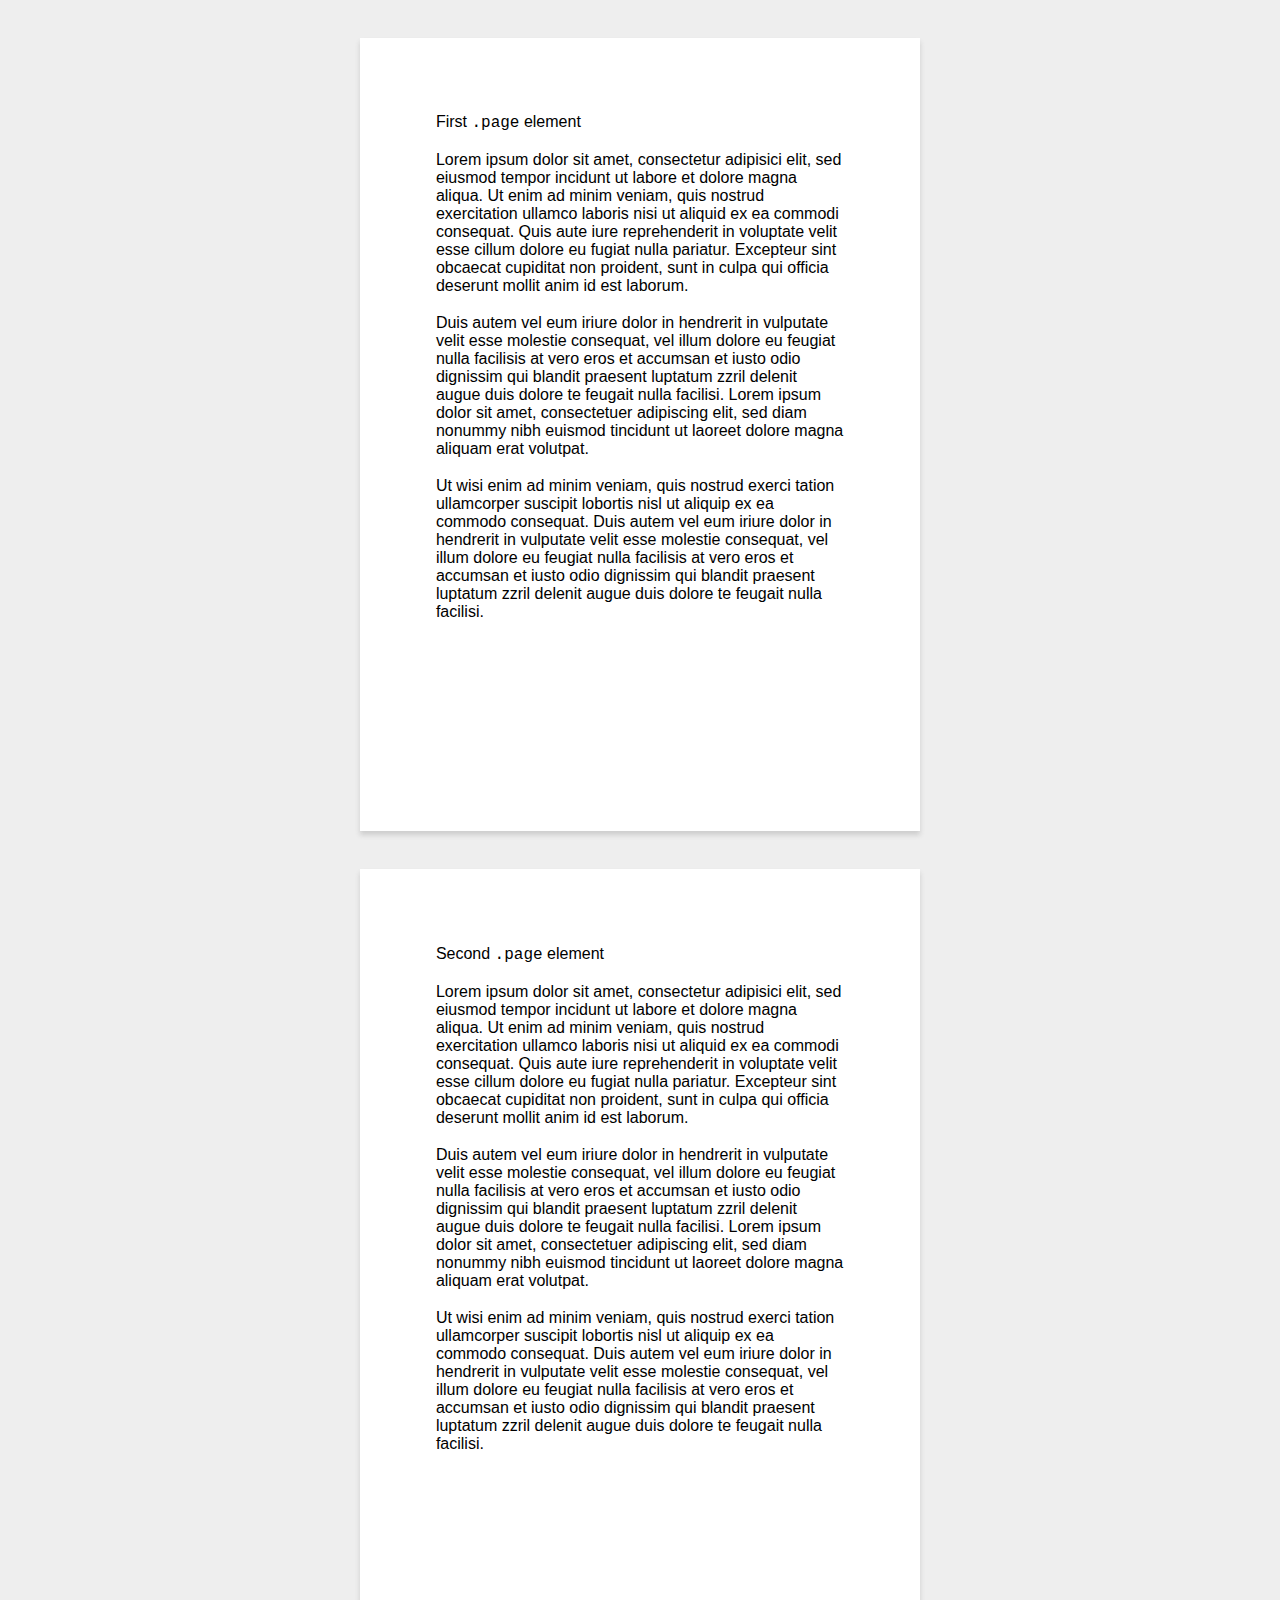
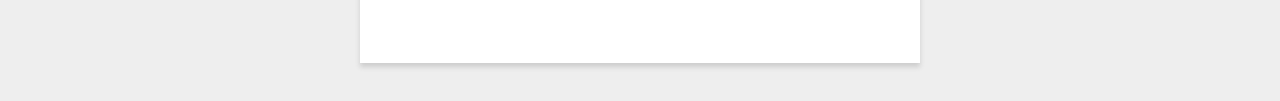
==== index.html @ 4e5779d1 "Initial commit - working A5 lorem ipsum template" ====
<!DOCTYPE html>
<!--
 * HTML-Sheets-of-Paper (https://github.com/delight-im/HTML-Sheets-of-Paper)
 * Copyright (c) delight.im (https://www.delight.im/)
 * Licensed under the MIT License (https://opensource.org/licenses/MIT)
-->
<html>
	<head>
		<meta charset="utf-8">
		<meta http-equiv="X-UA-Compatible" content="IE=edge">
		<meta name="description" content="Emulating real sheets of paper in web documents (using HTML and CSS)">
		<title>Sheets of Paper</title>
		<link rel="stylesheet" type="text/css" href="css/sheets-of-paper-a5.css">
	</head>
	<body class="document">
		<div class="page" contenteditable="true">
			<p>First <code>.page</code> element</p>
			<p>Lorem ipsum dolor sit amet, consectetur adipisici elit, sed eiusmod tempor incidunt ut labore et dolore magna aliqua. Ut enim ad minim veniam, quis nostrud exercitation ullamco laboris nisi ut aliquid ex ea commodi consequat. Quis aute iure reprehenderit in voluptate velit esse cillum dolore eu fugiat nulla pariatur. Excepteur sint obcaecat cupiditat non proident, sunt in culpa qui officia deserunt mollit anim id est laborum.</p>
			<p>Duis autem vel eum iriure dolor in hendrerit in vulputate velit esse molestie consequat, vel illum dolore eu feugiat nulla facilisis at vero eros et accumsan et iusto odio dignissim qui blandit praesent luptatum zzril delenit augue duis dolore te feugait nulla facilisi. Lorem ipsum dolor sit amet, consectetuer adipiscing elit, sed diam nonummy nibh euismod tincidunt ut laoreet dolore magna aliquam erat volutpat.</p>
			<p>Ut wisi enim ad minim veniam, quis nostrud exerci tation ullamcorper suscipit lobortis nisl ut aliquip ex ea commodo consequat. Duis autem vel eum iriure dolor in hendrerit in vulputate velit esse molestie consequat, vel illum dolore eu feugiat nulla facilisis at vero eros et accumsan et iusto odio dignissim qui blandit praesent luptatum zzril delenit augue duis dolore te feugait nulla facilisi.</p>
		</div>
		<div class="page" contenteditable="true">
			<p>Second <code>.page</code> element</p>
			<p>Lorem ipsum dolor sit amet, consectetur adipisici elit, sed eiusmod tempor incidunt ut labore et dolore magna aliqua. Ut enim ad minim veniam, quis nostrud exercitation ullamco laboris nisi ut aliquid ex ea commodi consequat. Quis aute iure reprehenderit in voluptate velit esse cillum dolore eu fugiat nulla pariatur. Excepteur sint obcaecat cupiditat non proident, sunt in culpa qui officia deserunt mollit anim id est laborum.</p>
			<p>Duis autem vel eum iriure dolor in hendrerit in vulputate velit esse molestie consequat, vel illum dolore eu feugiat nulla facilisis at vero eros et accumsan et iusto odio dignissim qui blandit praesent luptatum zzril delenit augue duis dolore te feugait nulla facilisi. Lorem ipsum dolor sit amet, consectetuer adipiscing elit, sed diam nonummy nibh euismod tincidunt ut laoreet dolore magna aliquam erat volutpat.</p>
			<p>Ut wisi enim ad minim veniam, quis nostrud exerci tation ullamcorper suscipit lobortis nisl ut aliquip ex ea commodo consequat. Duis autem vel eum iriure dolor in hendrerit in vulputate velit esse molestie consequat, vel illum dolore eu feugiat nulla facilisis at vero eros et accumsan et iusto odio dignissim qui blandit praesent luptatum zzril delenit augue duis dolore te feugait nulla facilisi.</p>
		</div>
		<script type="text/javascript">
		// window.print();
		</script>
	</body>
</html>
---- css/sheets-of-paper-a5.css ----
/*!
 * HTML-Sheets-of-Paper (https://github.com/delight-im/HTML-Sheets-of-Paper)
 * Copyright (c) delight.im (https://www.delight.im/)
 * Licensed under the MIT License (https://opensource.org/licenses/MIT)
 */

@import "sheets-of-paper.css";

.page {
	/* Styles for better appearance on screens only -- are reset to defaults in print styles later */

	/* Reflect the paper width in the screen rendering (must match size from @page rule) */
	width: 14.8cm;
	/* Reflect the paper height in the screen rendering (must match size from @page rule) */
	max-height: 21.0cm;
	min-height: 21.0cm;

	/* Reflect the actual page margin/padding on paper in the screen rendering (must match margin from @page rule) */
	padding-left: 2cm;
	padding-top: 2cm;
	padding-right: 2cm;
	padding-bottom: 2cm;
}
/* Use CSS Paged Media to switch from continuous documents to sheet-like documents with separate pages */
@page {
	/* You can only change the size, margins, orphans, widows and page breaks here */

	/* Paper size and page orientation */
	size: A5 portrait;

	/* Margin per single side of the page */
	margin-left: 2cm;
	margin-top: 2cm;
	margin-right: 2cm;
	margin-bottom: 2cm;
}
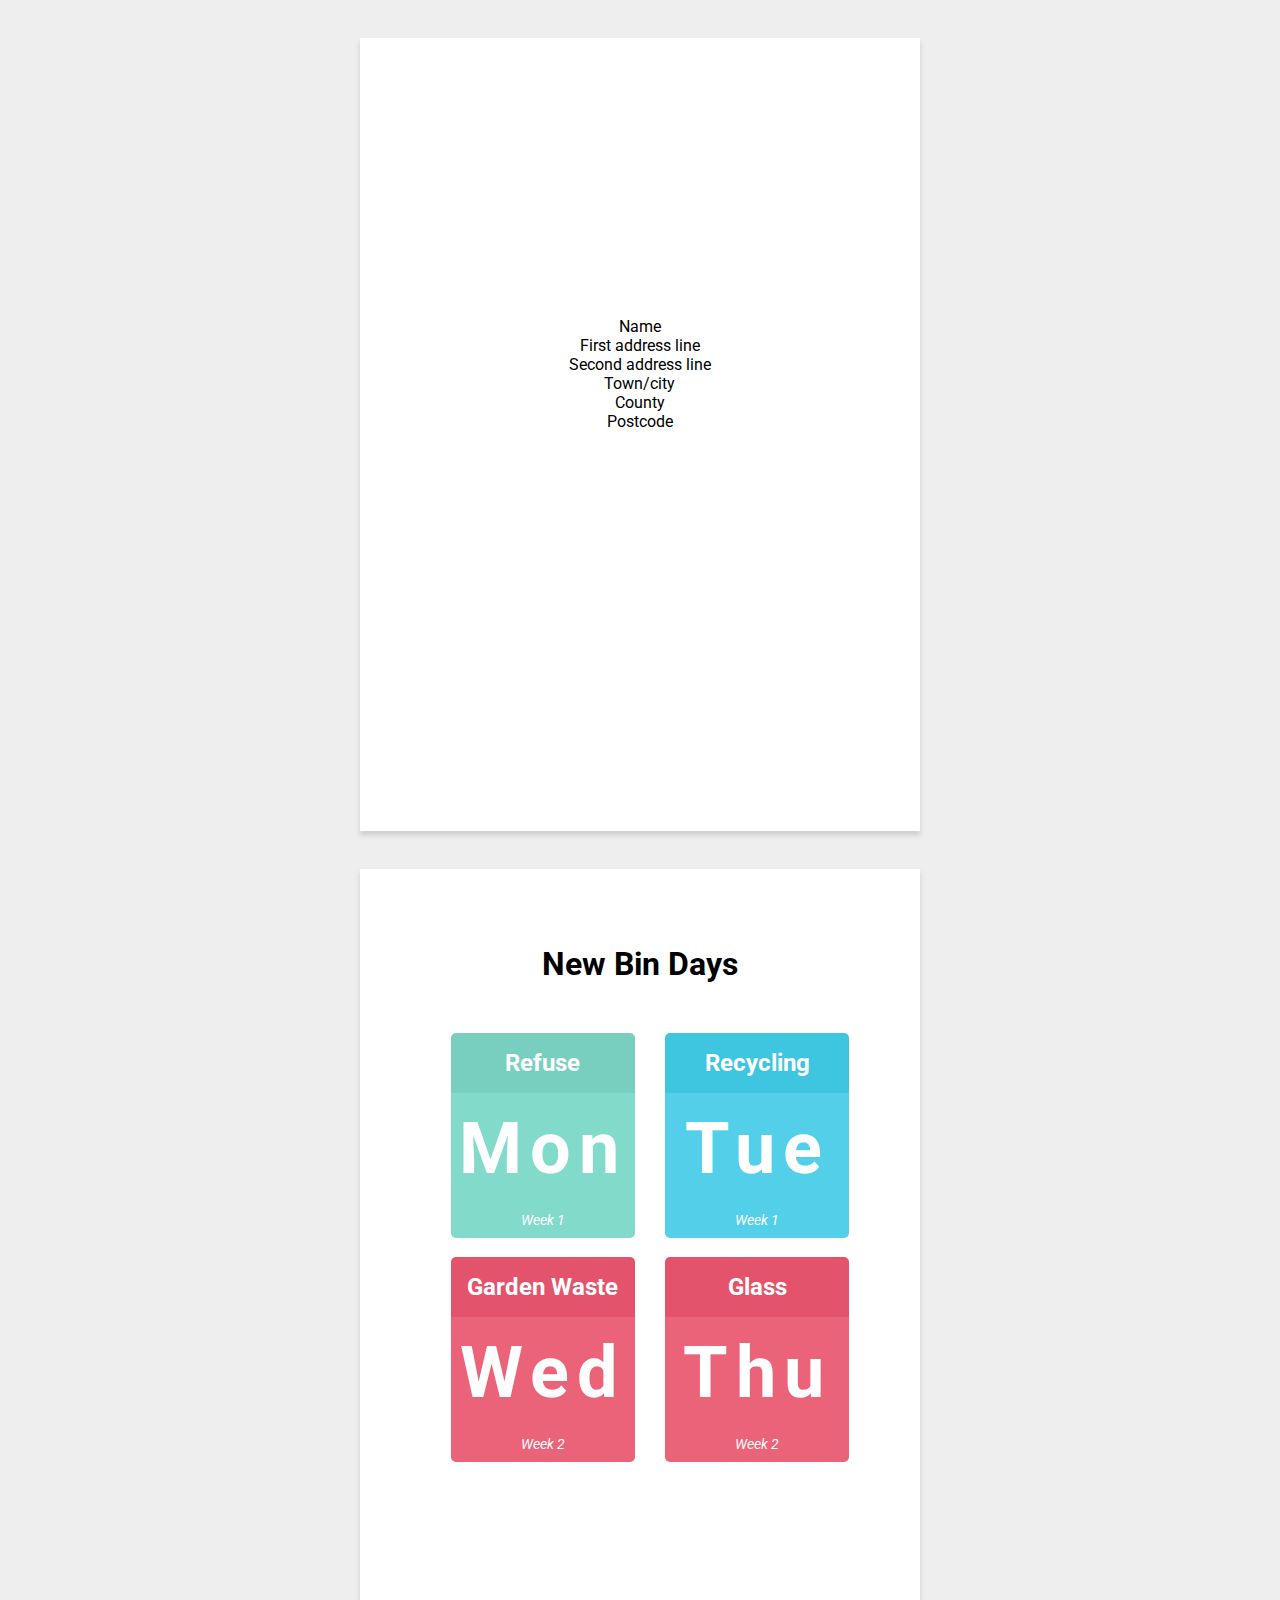
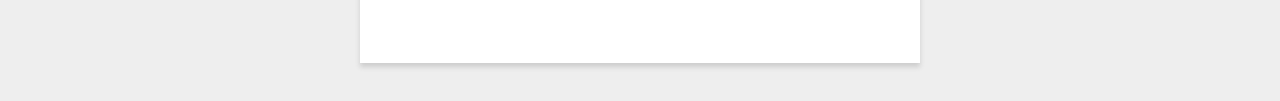
==== commit c436b03b: "Created HTML and CSS for calendar tables" ====
--- a/index.html
+++ b/index.html
@@ -13,20 +13,59 @@
 		<link rel="stylesheet" type="text/css" href="css/sheets-of-paper-a5.css">
 	</head>
 	<body class="document">
-		<div class="page" contenteditable="true">
-			<p>First <code>.page</code> element</p>
-			<p>Lorem ipsum dolor sit amet, consectetur adipisici elit, sed eiusmod tempor incidunt ut labore et dolore magna aliqua. Ut enim ad minim veniam, quis nostrud exercitation ullamco laboris nisi ut aliquid ex ea commodi consequat. Quis aute iure reprehenderit in voluptate velit esse cillum dolore eu fugiat nulla pariatur. Excepteur sint obcaecat cupiditat non proident, sunt in culpa qui officia deserunt mollit anim id est laborum.</p>
-			<p>Duis autem vel eum iriure dolor in hendrerit in vulputate velit esse molestie consequat, vel illum dolore eu feugiat nulla facilisis at vero eros et accumsan et iusto odio dignissim qui blandit praesent luptatum zzril delenit augue duis dolore te feugait nulla facilisi. Lorem ipsum dolor sit amet, consectetuer adipiscing elit, sed diam nonummy nibh euismod tincidunt ut laoreet dolore magna aliquam erat volutpat.</p>
-			<p>Ut wisi enim ad minim veniam, quis nostrud exerci tation ullamcorper suscipit lobortis nisl ut aliquip ex ea commodo consequat. Duis autem vel eum iriure dolor in hendrerit in vulputate velit esse molestie consequat, vel illum dolore eu feugiat nulla facilisis at vero eros et accumsan et iusto odio dignissim qui blandit praesent luptatum zzril delenit augue duis dolore te feugait nulla facilisi.</p>
+		<div class="page address">
+			<p>
+				Name<br>
+				First address line<br>
+				Second address line<br>
+				Town/city<br>
+				County<br>
+				Postcode
+			</p>
 		</div>
-		<div class="page" contenteditable="true">
-			<p>Second <code>.page</code> element</p>
-			<p>Lorem ipsum dolor sit amet, consectetur adipisici elit, sed eiusmod tempor incidunt ut labore et dolore magna aliqua. Ut enim ad minim veniam, quis nostrud exercitation ullamco laboris nisi ut aliquid ex ea commodi consequat. Quis aute iure reprehenderit in voluptate velit esse cillum dolore eu fugiat nulla pariatur. Excepteur sint obcaecat cupiditat non proident, sunt in culpa qui officia deserunt mollit anim id est laborum.</p>
-			<p>Duis autem vel eum iriure dolor in hendrerit in vulputate velit esse molestie consequat, vel illum dolore eu feugiat nulla facilisis at vero eros et accumsan et iusto odio dignissim qui blandit praesent luptatum zzril delenit augue duis dolore te feugait nulla facilisi. Lorem ipsum dolor sit amet, consectetuer adipiscing elit, sed diam nonummy nibh euismod tincidunt ut laoreet dolore magna aliquam erat volutpat.</p>
-			<p>Ut wisi enim ad minim veniam, quis nostrud exerci tation ullamcorper suscipit lobortis nisl ut aliquip ex ea commodo consequat. Duis autem vel eum iriure dolor in hendrerit in vulputate velit esse molestie consequat, vel illum dolore eu feugiat nulla facilisis at vero eros et accumsan et iusto odio dignissim qui blandit praesent luptatum zzril delenit augue duis dolore te feugait nulla facilisi.</p>
+		<div class="page body">
+			<h1>New Bin Days</h1>
+			<div class="wrapper">
+		        <div class="pricing-table group">
+		            <div class="block personal fl">
+		                <h2 class="title">Refuse</h2>
+		                <div class="content">
+		                    <p class="price">
+		                        <span>Mon</span>
+		                    </p>
+		                    <p class="hint">Week 1</p>
+		                </div>
+		            </div>
+		            <div class="block professional fl">
+		                <h2 class="title">Recycling</h2>
+		                <div class="content">
+		                    <p class="price">
+		                        <span>Tue</span>
+		                    </p>
+		                    <p class="hint">Week 1</p>
+		                </div>
+		            </div>
+					<br><br><br><br><br><br><br><br><br><br><br><br><br><br>
+		            <div class="block business fl">
+		                <h2 class="title">Garden Waste</h2>
+		                <div class="content">
+		                    <p class="price">
+		                        <span>Wed</span>
+		                    </p>
+		                    <p class="hint">Week 2</p>
+		                </div>
+		            </div>
+		            <div class="block business fl">
+		                <h2 class="title">Glass</h2>
+		                <div class="content">
+		                    <p class="price">
+		                        <span>Thu</span>
+		                    </p>
+		                    <p class="hint">Week 2</p>
+		                </div>
+		            </div>
+		        </div>
+		    </div>
 		</div>
-		<script type="text/javascript">
-		// window.print();
-		</script>
 	</body>
 </html>
